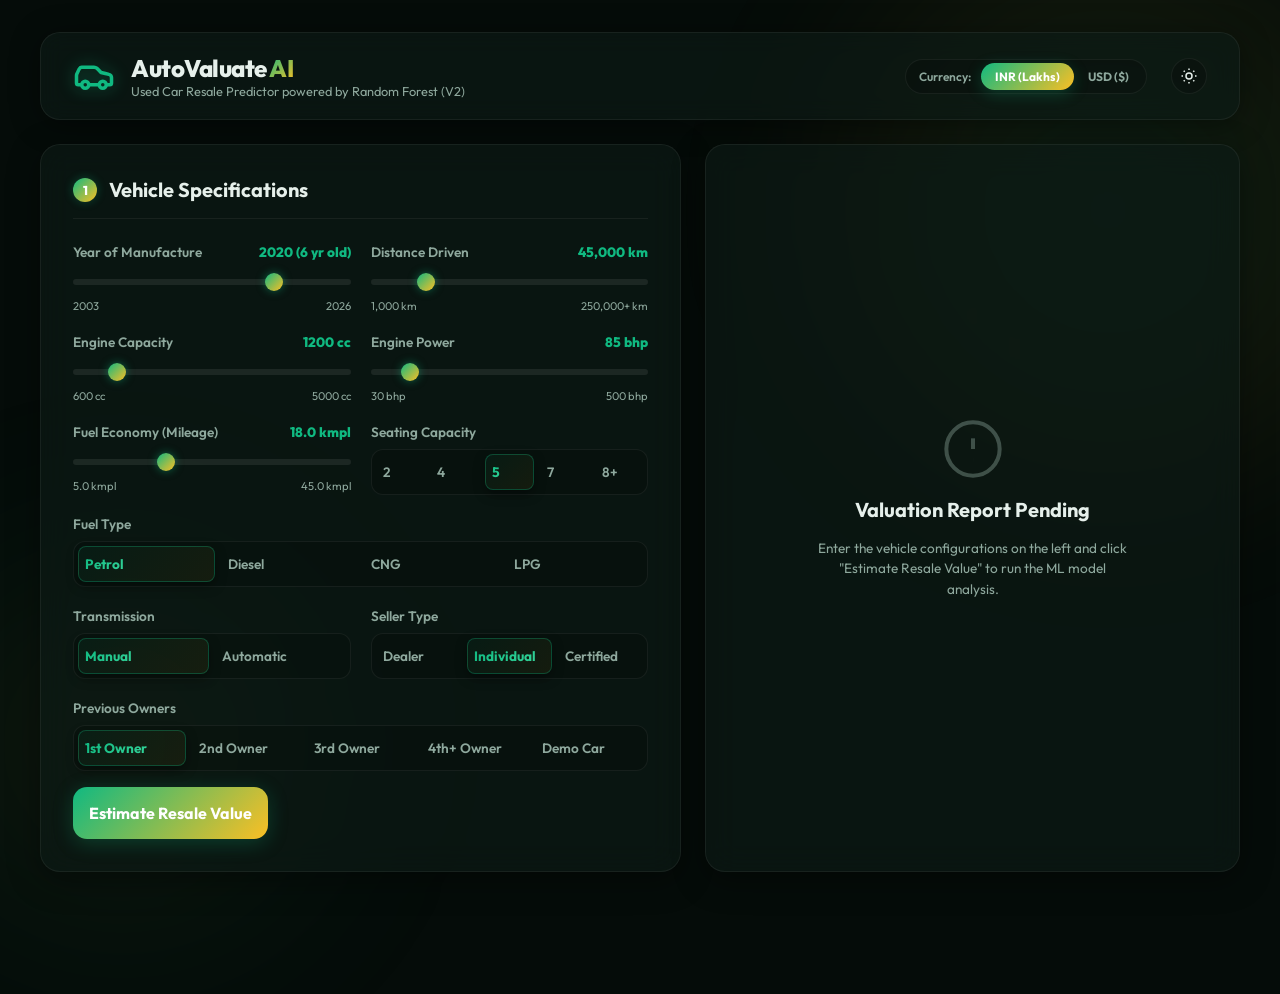
==== car-value-predictor/src/web/index.html @ 3d4c7245 "Add Used Car Value Predictor V2 project and update README" ====
<!DOCTYPE html>
<html lang="en" data-theme="dark">
<head>
    <meta charset="UTF-8">
    <meta name="viewport" content="width=device-width, initial-scale=1.0">
    <title>AutoValuate AI | Premium Car Resale Value Predictor</title>
    <!-- Google Fonts -->
    <link rel="preconnect" href="https://fonts.googleapis.com">
    <link rel="preconnect" href="https://fonts.gstatic.com" crossorigin>
    <link href="https://fonts.googleapis.com/css2?family=Outfit:wght@300;400;500;600;700;800&display=swap" rel="stylesheet">
    <!-- Main Stylesheet -->
    <link rel="stylesheet" href="style.css">
</head>
<body>
    <div class="glow-bg"></div>
    <div class="app-container">
        <!-- Header -->
        <header class="app-header">
            <div class="logo-area">
                <svg class="logo-icon" viewBox="0 0 24 24" fill="none" stroke="currentColor" stroke-width="2">
                    <path d="M19 17h2c.6 0 1-.4 1-1v-3c0-.9-.7-1.7-1.5-1.9C18.7 10.6 16 10 16 10s-1.3-1.4-2.2-2.3c-.5-.4-1.1-.7-1.8-.7H5c-.6 0-1.1.4-1.4.9l-1.4 2.9A3.7 3.7 0 0 0 2 12v4c0 .6.4 1 1 1h2" />
                    <circle cx="7" cy="17" r="2" />
                    <path d="M9 17h6" />
                    <circle cx="17" cy="17" r="2" />
                </svg>
                <div class="brand">
                    <h1>AutoValuate <span class="accent-text">AI</span></h1>
                    <p class="tagline">Used Car Resale Predictor powered by Random Forest (V2)</p>
                </div>
            </div>
            <div class="controls-area">
                <div class="currency-selector">
                    <span class="currency-label">Currency:</span>
                    <button class="btn-toggle active" id="currency-inr" data-currency="INR">INR (Lakhs)</button>
                    <button class="btn-toggle" id="currency-usd" data-currency="USD">USD ($)</button>
                </div>
                <button class="theme-toggle-btn" id="theme-toggle" aria-label="Toggle Theme">
                    <!-- Sun Icon -->
                    <svg class="sun-icon" viewBox="0 0 24 24" fill="none" stroke="currentColor" stroke-width="2">
                        <circle cx="12" cy="12" r="4" />
                        <path d="M12 2v2M12 20v2M4.93 4.93l1.41 1.41M17.66 17.66l1.41 1.41M2 12h2M20 12h2M6.34 17.66l-1.41 1.41M19.07 4.93l-1.41 1.41" />
                    </svg>
                </button>
            </div>
        </header>

        <!-- Main Content -->
        <main class="app-main">
            <!-- Left Panel: Input Form -->
            <section class="panel form-panel">
                <div class="panel-header">
                    <span class="badge">1</span>
                    <h2>Vehicle Specifications</h2>
                </div>
                <form id="predictor-form">
                    <div class="form-grid">
                        <!-- Year of Manufacture Slider -->
                        <div class="form-group">
                            <label for="year">
                                <span>Year of Manufacture</span>
                                <span class="value-display" id="year_val">2020</span>
                            </label>
                            <div class="slider-container">
                                <input type="range" id="year" name="year" min="2003" max="2026" step="1" value="2020">
                                <div class="slider-labels">
                                    <span>2003</span>
                                    <span>2026</span>
                                </div>
                            </div>
                        </div>

                        <!-- Kilometers Driven Slider -->
                        <div class="form-group">
                            <label for="kms_driven">
                                <span>Distance Driven</span>
                                <span class="value-display" id="kms_driven_val">45,000 km</span>
                            </label>
                            <div class="slider-container">
                                <input type="range" id="kms_driven" name="kms_driven" min="1000" max="250000" step="500" value="45000">
                                <div class="slider-labels">
                                    <span>1,000 km</span>
                                    <span>250,000+ km</span>
                                </div>
                            </div>
                        </div>

                        <!-- Engine CC Slider -->
                        <div class="form-group">
                            <label for="engine">
                                <span>Engine Capacity</span>
                                <span class="value-display" id="engine_val">1200 cc</span>
                            </label>
                            <div class="slider-container">
                                <input type="range" id="engine" name="engine" min="600" max="5000" step="50" value="1200">
                                <div class="slider-labels">
                                    <span>600 cc</span>
                                    <span>5000 cc</span>
                                </div>
                            </div>
                        </div>

                        <!-- Max Power BHP Slider -->
                        <div class="form-group">
                            <label for="max_power">
                                <span>Engine Power</span>
                                <span class="value-display" id="max_power_val">85 bhp</span>
                            </label>
                            <div class="slider-container">
                                <input type="range" id="max_power" name="max_power" min="30" max="500" step="5" value="85">
                                <div class="slider-labels">
                                    <span>30 bhp</span>
                                    <span>500 bhp</span>
                                </div>
                            </div>
                        </div>

                        <!-- Mileage KMPL Slider -->
                        <div class="form-group">
                            <label for="mileage">
                                <span>Fuel Economy (Mileage)</span>
                                <span class="value-display" id="mileage_val">18.0 kmpl</span>
                            </label>
                            <div class="slider-container">
                                <input type="range" id="mileage" name="mileage" min="5" max="45" step="0.5" value="18.0">
                                <div class="slider-labels">
                                    <span>5.0 kmpl</span>
                                    <span>45.0 kmpl</span>
                                </div>
                            </div>
                        </div>

                        <!-- Seating Capacity -->
                        <div class="form-group">
                            <label>Seating Capacity</label>
                            <div class="radio-group" id="seats-group">
                                <input type="radio" id="seats-2" name="seats" value="2">
                                <label for="seats-2" class="radio-card"><span>2</span></label>
                                
                                <input type="radio" id="seats-4" name="seats" value="4">
                                <label for="seats-4" class="radio-card"><span>4</span></label>
                                
                                <input type="radio" id="seats-5" name="seats" value="5" checked>
                                <label for="seats-5" class="radio-card"><span>5</span></label>
                                
                                <input type="radio" id="seats-7" name="seats" value="7">
                                <label for="seats-7" class="radio-card"><span>7</span></label>
                                
                                <input type="radio" id="seats-8" name="seats" value="8">
                                <label for="seats-8" class="radio-card"><span>8+</span></label>
                            </div>
                        </div>

                        <!-- Fuel Type Selection -->
                        <div class="form-group full-width">
                            <label>Fuel Type</label>
                            <div class="radio-group">
                                <input type="radio" id="fuel-petrol" name="fuel_type" value="Petrol" checked>
                                <label for="fuel-petrol" class="radio-card"><span>Petrol</span></label>
                                
                                <input type="radio" id="fuel-diesel" name="fuel_type" value="Diesel">
                                <label for="fuel-diesel" class="radio-card"><span>Diesel</span></label>
                                
                                <input type="radio" id="fuel-cng" name="fuel_type" value="CNG">
                                <label for="fuel-cng" class="radio-card"><span>CNG</span></label>
                                
                                <input type="radio" id="fuel-lpg" name="fuel_type" value="LPG">
                                <label for="fuel-lpg" class="radio-card"><span>LPG</span></label>
                            </div>
                        </div>

                        <!-- Transmission Selection -->
                        <div class="form-group">
                            <label>Transmission</label>
                            <div class="radio-group">
                                <input type="radio" id="trans-manual" name="transmission" value="Manual" checked>
                                <label for="trans-manual" class="radio-card"><span>Manual</span></label>
                                
                                <input type="radio" id="trans-auto" name="transmission" value="Automatic">
                                <label for="trans-auto" class="radio-card"><span>Automatic</span></label>
                            </div>
                        </div>

                        <!-- Seller Type Selection -->
                        <div class="form-group">
                            <label>Seller Type</label>
                            <div class="radio-group">
                                <input type="radio" id="seller-dealer" name="seller_type" value="Dealer">
                                <label for="seller-dealer" class="radio-card"><span>Dealer</span></label>
                                
                                <input type="radio" id="seller-indiv" name="seller_type" value="Individual" checked>
                                <label for="seller-indiv" class="radio-card"><span>Individual</span></label>

                                <input type="radio" id="seller-trustmark" name="seller_type" value="Trustmark Dealer">
                                <label for="seller-trustmark" class="radio-card"><span>Certified</span></label>
                            </div>
                        </div>

                        <!-- Previous Owners Selection -->
                        <div class="form-group full-width">
                            <label>Previous Owners</label>
                            <div class="radio-group">
                                <input type="radio" id="owner-0" name="owner" value="First Owner" checked>
                                <label for="owner-0" class="radio-card"><span>1st Owner</span></label>
                                
                                <input type="radio" id="owner-1" name="owner" value="Second Owner">
                                <label for="owner-1" class="radio-card"><span>2nd Owner</span></label>
                                
                                <input type="radio" id="owner-2" name="owner" value="Third Owner">
                                <label for="owner-2" class="radio-card"><span>3rd Owner</span></label>
                                
                                <input type="radio" id="owner-3" name="owner" value="Fourth & Above Owner">
                                <label for="owner-3" class="radio-card"><span>4th+ Owner</span></label>

                                <input type="radio" id="owner-td" name="owner" value="Test Drive Car">
                                <label for="owner-td" class="radio-card"><span>Demo Car</span></label>
                            </div>
                        </div>
                    </div>

                    <button type="submit" class="btn-primary" id="btn-predict">
                        <span class="btn-text">Estimate Resale Value</span>
                        <div class="btn-loader">
                            <div class="spinner"></div>
                        </div>
                    </button>
                </form>
            </section>

            <!-- Right Panel: Results & Analytics -->
            <section class="panel results-panel" id="results-panel">
                <!-- Placeholder when no result is loaded -->
                <div class="results-placeholder" id="results-placeholder">
                    <svg class="placeholder-icon" viewBox="0 0 24 24" fill="none" stroke="currentColor" stroke-width="1.5">
                        <circle cx="12" cy="12" r="10" />
                        <line x1="12" y1="8" x2="12" y2="12" />
                        <line x1="12" y1="16" x2="12.01" y2="16" />
                    </svg>
                    <h3>Valuation Report Pending</h3>
                    <p>Enter the vehicle configurations on the left and click "Estimate Resale Value" to run the ML model analysis.</p>
                </div>

                <!-- Actual Results Section (Hidden initially) -->
                <div class="results-content hide" id="results-content">
                    <div class="panel-header">
                        <span class="badge">2</span>
                        <h2>Valuation Summary</h2>
                    </div>

                    <div class="valuation-main-card">
                        <div class="valuation-price-area">
                            <p class="valuation-title">Estimated Market Value</p>
                            <h3 class="valuation-price" id="predicted-price-text">--</h3>
                            <p class="valuation-subtext">Estimated age: <span id="car-age-text">0</span> years</p>
                        </div>
                        
                        <!-- Value Retention Circular Progress -->
                        <div class="retention-score-area">
                            <div class="circular-progress-container">
                                <svg class="progress-ring" width="120" height="120">
                                    <circle class="progress-ring-bg" stroke="rgba(255,255,255,0.04)" stroke-width="8" fill="transparent" r="50" cx="60" cy="60"/>
                                    <circle class="progress-ring-bar" id="progress-ring-bar" stroke="url(#emerald-gold-grad)" stroke-width="8" stroke-dasharray="314.16" stroke-dashoffset="314.16" stroke-linecap="round" fill="transparent" r="50" cx="60" cy="60"/>
                                    <defs>
                                        <linearGradient id="emerald-gold-grad" x1="0%" y1="0%" x2="100%" y2="100%">
                                            <stop offset="0%" stop-color="#10b981" />
                                            <stop offset="100%" stop-color="#fbbf24" />
                                        </linearGradient>
                                    </defs>
                                </svg>
                                <div class="progress-ring-text">
                                    <span class="percent-val" id="retention-percent-text">0%</span>
                                    <span class="percent-lbl">Retained</span>
                                </div>
                            </div>
                        </div>
                    </div>

                    <!-- Breakdowns -->
                    <div class="financial-breakdown">
                        <div class="breakdown-item">
                            <div class="breakdown-label">
                                <div class="dot dot-showroom"></div>
                                <span>Est. Original Price</span>
                            </div>
                            <span class="breakdown-value" id="breakdown-original">--</span>
                        </div>
                        <div class="breakdown-item">
                            <div class="breakdown-label">
                                <div class="dot dot-resale"></div>
                                <span>Resale Prediction</span>
                            </div>
                            <span class="breakdown-value text-accent" id="breakdown-predicted">--</span>
                        </div>
                        <div class="breakdown-item">
                            <div class="breakdown-label">
                                <div class="dot dot-depreciation"></div>
                                <span>Est. Total Depreciation</span>
                            </div>
                            <span class="breakdown-value text-danger" id="breakdown-depreciation">--</span>
                        </div>
                    </div>

                    <!-- Valuation Insights -->
                    <div class="insight-card">
                        <div class="insight-header">
                            <svg class="insight-icon" viewBox="0 0 24 24" fill="none" stroke="currentColor" stroke-width="2">
                                <path d="M12 2a10 10 0 1 0 10 10A10 10 0 0 0 12 2zm0 14h.01M12 8v4" />
                            </svg>
                            <h4>Valuation Insight</h4>
                        </div>
                        <p class="insight-desc" id="insight-description-text">--</p>
                    </div>

                    <!-- R2 & ML Model Badge -->
                    <div class="ml-badge-area">
                        <div class="model-badge">
                            <span class="pulse-dot"></span>
                            <span>Model: Random Forest V2 (R² = 98.4%)</span>
                        </div>
                    </div>
                </div>
            </section>
        </main>
    </div>
    
    <script src="app.js"></script>
</body>
</html>
---- car-value-predictor/src/web/style.css ----
/* Reset and Base Styles */
* {
    margin: 0;
    padding: 0;
    box-sizing: border-box;
    font-family: 'Outfit', sans-serif;
}

:root {
    /* Color Tokens (Emerald and Gold Dark Theme Default) */
    --bg-color: #050c09;
    --panel-bg: rgba(13, 27, 22, 0.65);
    --border-color: rgba(255, 255, 255, 0.06);
    --text-primary: #e6f0eb;
    --text-secondary: #8ea89d;
    --accent: #10b981;
    --accent-light: #34d399;
    --accent-cyan: #fbbf24; /* Used for highlight gold */
    --success: #059669;
    --danger: #f43f5e;
    --shadow: rgba(0, 0, 0, 0.4);
    
    /* Layout Tokens */
    --border-radius: 20px;
    --transition: all 0.3s cubic-bezier(0.4, 0, 0.2, 1);
}

[data-theme="light"] {
    /* Color Tokens (Light Sage and Mint Theme) */
    --bg-color: #f1f7f5;
    --panel-bg: rgba(255, 255, 255, 0.8);
    --border-color: rgba(13, 27, 22, 0.07);
    --text-primary: #0d2218;
    --text-secondary: #4b6b5d;
    --accent: #059669;
    --accent-light: #10b981;
    --accent-cyan: #d97706; /* Gold/Darker Amber */
    --success: #047857;
    --danger: #e11d48;
    --shadow: rgba(13, 27, 22, 0.05);
}

body {
    background-color: var(--bg-color);
    color: var(--text-primary);
    min-height: 100vh;
    display: flex;
    justify-content: center;
    align-items: center;
    position: relative;
    overflow-x: hidden;
    transition: background-color 0.5s ease;
    padding: 2rem 1rem;
}

/* Background Glow Effects */
.glow-bg {
    position: absolute;
    width: 600px;
    height: 600px;
    background: radial-gradient(circle, rgba(16, 185, 129, 0.12) 0%, rgba(251, 191, 36, 0.06) 50%, rgba(0,0,0,0) 100%);
    top: -10%;
    right: -10%;
    z-index: 0;
    pointer-events: none;
    filter: blur(80px);
    border-radius: 50%;
}

body::after {
    content: '';
    position: absolute;
    width: 500px;
    height: 500px;
    background: radial-gradient(circle, rgba(251, 191, 36, 0.08) 0%, rgba(16, 185, 129, 0.04) 50%, rgba(0,0,0,0) 100%);
    bottom: -10%;
    left: -10%;
    z-index: 0;
    pointer-events: none;
    filter: blur(80px);
    border-radius: 50%;
}

/* App Container */
.app-container {
    width: 100%;
    max-width: 1200px;
    z-index: 1;
    display: flex;
    flex-direction: column;
    gap: 1.5rem;
}

/* Header styling */
.app-header {
    display: flex;
    justify-content: space-between;
    align-items: center;
    background: var(--panel-bg);
    backdrop-filter: blur(12px);
    border: 1px solid var(--border-color);
    border-radius: 20px;
    padding: 1.25rem 2rem;
    box-shadow: 0 4px 30px var(--shadow);
}

.logo-area {
    display: flex;
    align-items: center;
    gap: 1rem;
}

.logo-icon {
    width: 42px;
    height: 42px;
    stroke: var(--accent);
    filter: drop-shadow(0 0 8px rgba(16, 185, 129, 0.4));
}

.brand h1 {
    font-size: 1.5rem;
    font-weight: 800;
    letter-spacing: -0.5px;
}

.accent-text {
    background: linear-gradient(135deg, var(--accent), var(--accent-cyan));
    -webkit-background-clip: text;
    -webkit-text-fill-color: transparent;
}

.tagline {
    font-size: 0.8rem;
    color: var(--text-secondary);
}

/* Currency and Theme selectors */
.controls-area {
    display: flex;
    align-items: center;
    gap: 1.5rem;
}

.currency-selector {
    display: flex;
    align-items: center;
    background: rgba(0,0,0,0.18);
    border-radius: 30px;
    padding: 3px;
    border: 1px solid var(--border-color);
}

[data-theme="light"] .currency-selector {
    background: rgba(0,0,0,0.03);
}

.currency-label {
    font-size: 0.75rem;
    color: var(--text-secondary);
    padding: 0 10px;
    font-weight: 600;
}

.btn-toggle {
    background: transparent;
    border: none;
    color: var(--text-secondary);
    padding: 6px 14px;
    border-radius: 30px;
    font-size: 0.75rem;
    font-weight: 700;
    cursor: pointer;
    transition: var(--transition);
}

.btn-toggle.active {
    background: linear-gradient(135deg, var(--accent), var(--accent-cyan));
    color: #fff;
    box-shadow: 0 4px 15px rgba(16, 185, 129, 0.25);
}

.theme-toggle-btn {
    background: rgba(0,0,0,0.18);
    border: 1px solid var(--border-color);
    color: var(--text-primary);
    width: 36px;
    height: 36px;
    border-radius: 50%;
    display: flex;
    justify-content: center;
    align-items: center;
    cursor: pointer;
    transition: var(--transition);
}

[data-theme="light"] .theme-toggle-btn {
    background: rgba(0,0,0,0.03);
}

.theme-toggle-btn:hover {
    transform: scale(1.05);
    border-color: var(--accent);
}

.theme-toggle-btn svg {
    width: 18px;
    height: 18px;
}

/* Main Layout Grid */
.app-main {
    display: grid;
    grid-template-columns: 1.2fr 1fr;
    gap: 1.5rem;
}

/* Panel Design */
.panel {
    background: var(--panel-bg);
    backdrop-filter: blur(16px);
    border: 1px solid var(--border-color);
    border-radius: var(--border-radius);
    padding: 2rem;
    box-shadow: 0 8px 32px var(--shadow);
    display: flex;
    flex-direction: column;
    gap: 1.5rem;
}

.panel-header {
    display: flex;
    align-items: center;
    gap: 0.75rem;
    border-bottom: 1px solid var(--border-color);
    padding-bottom: 1rem;
}

.badge {
    background: linear-gradient(135deg, var(--accent), var(--accent-cyan));
    color: #fff;
    font-size: 0.8rem;
    font-weight: 800;
    width: 24px;
    height: 24px;
    border-radius: 50%;
    display: flex;
    align-items: center;
    justify-content: center;
    box-shadow: 0 0 10px rgba(16, 185, 129, 0.3);
}

.panel-header h2 {
    font-size: 1.25rem;
    font-weight: 700;
}

/* Form Styles */
.form-grid {
    display: grid;
    grid-template-columns: 1fr 1fr;
    gap: 1.25rem;
}

.form-group.full-width {
    grid-column: span 2;
}

.form-group {
    display: flex;
    flex-direction: column;
    gap: 0.5rem;
}

.form-group label {
    font-size: 0.85rem;
    font-weight: 600;
    color: var(--text-secondary);
    display: flex;
    justify-content: space-between;
}

.value-display {
    color: var(--accent);
    font-weight: 800;
}

/* Custom Slider Styling */
.slider-container {
    display: flex;
    flex-direction: column;
    gap: 0.25rem;
}

input[type="range"] {
    -webkit-appearance: none;
    appearance: none;
    width: 100%;
    height: 6px;
    border-radius: 5px;
    background: rgba(255, 255, 255, 0.08);
    outline: none;
    margin: 10px 0;
    transition: var(--transition);
}

[data-theme="light"] input[type="range"] {
    background: rgba(0, 0, 0, 0.08);
}

input[type="range"]::-webkit-slider-thumb {
    -webkit-appearance: none;
    appearance: none;
    width: 18px;
    height: 18px;
    border-radius: 50%;
    background: linear-gradient(135deg, var(--accent), var(--accent-cyan));
    cursor: pointer;
    box-shadow: 0 0 8px rgba(16, 185, 129, 0.5);
    transition: var(--transition);
}

input[type="range"]::-webkit-slider-thumb:hover {
    transform: scale(1.2);
    box-shadow: 0 0 15px rgba(251, 191, 36, 0.8);
}

.slider-labels {
    display: flex;
    justify-content: space-between;
    font-size: 0.7rem;
    color: var(--text-secondary);
}

/* Custom Segmented Radios */
.radio-group {
    display: flex;
    gap: 6px;
    background: rgba(0, 0, 0, 0.15);
    padding: 4px;
    border-radius: 12px;
    border: 1px solid var(--border-color);
}

[data-theme="light"] .radio-group {
    background: rgba(0, 0, 0, 0.03);
}

.radio-group input[type="radio"] {
    display: none;
}

.radio-card {
    flex: 1;
    display: flex;
    align-items: center;
    justify-content: center;
    padding: 8px 6px;
    border-radius: 8px;
    cursor: pointer;
    font-size: 0.75rem;
    font-weight: 600;
    text-align: center;
    color: var(--text-secondary);
    transition: var(--transition);
    border: 1px solid transparent;
}

.radio-group input[type="radio"]:checked + .radio-card {
    background: var(--panel-bg);
    color: var(--text-primary);
    border-color: var(--border-color);
    box-shadow: 0 4px 12px var(--shadow);
    background: linear-gradient(135deg, rgba(16, 185, 129, 0.06), rgba(251, 191, 36, 0.06));
    border: 1px solid rgba(16, 185, 129, 0.3);
}

.radio-group input[type="radio"]:checked + .radio-card span {
    background: linear-gradient(135deg, var(--accent), var(--accent-light));
    -webkit-background-clip: text;
    -webkit-text-fill-color: transparent;
    font-weight: 700;
}

/* Premium Primary Button */
.btn-primary {
    background: linear-gradient(135deg, var(--accent), var(--accent-cyan));
    color: #fff;
    border: none;
    border-radius: 14px;
    padding: 1rem;
    font-size: 1rem;
    font-weight: 700;
    cursor: pointer;
    transition: var(--transition);
    position: relative;
    overflow: hidden;
    margin-top: 1rem;
    box-shadow: 0 4px 20px rgba(16, 185, 129, 0.25);
}

.btn-primary::before {
    content: '';
    position: absolute;
    top: 0;
    left: -100%;
    width: 100%;
    height: 100%;
    background: linear-gradient(90deg, transparent, rgba(255, 255, 255, 0.2), transparent);
    transition: 0.5s;
}

.btn-primary:hover {
    transform: translateY(-2px);
    box-shadow: 0 6px 25px rgba(251, 191, 36, 0.35);
}

.btn-primary:hover::before {
    left: 100%;
}

.btn-primary:active {
    transform: translateY(1px);
}

/* Button Loading State */
.btn-text {
    transition: var(--transition);
}

.btn-loader {
    position: absolute;
    top: 50%;
    left: 50%;
    transform: translate(-50%, -50%);
    opacity: 0;
    pointer-events: none;
    transition: var(--transition);
}

.spinner {
    width: 24px;
    height: 24px;
    border: 3px solid rgba(255, 255, 255, 0.3);
    border-top-color: #fff;
    border-radius: 50%;
    animation: spin 0.8s linear infinite;
}

.btn-primary.loading .btn-text {
    opacity: 0;
}

.btn-primary.loading .btn-loader {
    opacity: 1;
}

@keyframes spin {
    to { transform: rotate(360deg); }
}

/* Results Panel Styling */
.results-panel {
    position: relative;
    min-height: 520px;
    justify-content: center;
}

.results-placeholder {
    display: flex;
    flex-direction: column;
    align-items: center;
    text-align: center;
    gap: 1rem;
    max-width: 320px;
    margin: auto;
}

.placeholder-icon {
    width: 64px;
    height: 64px;
    stroke: var(--text-secondary);
    opacity: 0.4;
    animation: pulse 2s infinite ease-in-out;
}

@keyframes pulse {
    0%, 100% { opacity: 0.4; transform: scale(1); }
    50% { opacity: 0.8; transform: scale(1.05); }
}

.results-placeholder h3 {
    font-size: 1.25rem;
    font-weight: 700;
    color: var(--text-primary);
}

.results-placeholder p {
    font-size: 0.85rem;
    color: var(--text-secondary);
    line-height: 1.5;
}

/* Results Content */
.results-content {
    display: flex;
    flex-direction: column;
    gap: 1.5rem;
    animation: slideUp 0.6s cubic-bezier(0.16, 1, 0.3, 1) forwards;
}

.results-content.hide {
    display: none;
}

@keyframes slideUp {
    from {
        opacity: 0;
        transform: translateY(20px);
    }
    to {
        opacity: 1;
        transform: translateY(0);
    }
}

/* Valuation Card styling */
.valuation-main-card {
    background: rgba(0, 0, 0, 0.2);
    border: 1px solid var(--border-color);
    border-radius: 16px;
    padding: 1.5rem;
    display: flex;
    justify-content: space-between;
    align-items: center;
    gap: 1rem;
}

[data-theme="light"] .valuation-main-card {
    background: rgba(0, 0, 0, 0.02);
}

.valuation-price-area {
    display: flex;
    flex-direction: column;
    gap: 0.25rem;
}

.valuation-title {
    font-size: 0.8rem;
    font-weight: 600;
    text-transform: uppercase;
    letter-spacing: 1px;
    color: var(--text-secondary);
}

.valuation-price {
    font-size: 2.25rem;
    font-weight: 800;
    color: var(--text-primary);
}

.valuation-subtext {
    font-size: 0.8rem;
    color: var(--text-secondary);
}

/* Circular progress ring */
.circular-progress-container {
    position: relative;
    width: 120px;
    height: 120px;
}

.progress-ring-bar {
    transform: rotate(-90deg);
    transform-origin: 50% 50%;
    transition: stroke-dashoffset 0.8s cubic-bezier(0.16, 1, 0.3, 1);
}

.progress-ring-text {
    position: absolute;
    top: 50%;
    left: 50%;
    transform: translate(-50%, -50%);
    display: flex;
    flex-direction: column;
    align-items: center;
    justify-content: center;
}

.percent-val {
    font-size: 1.4rem;
    font-weight: 800;
    background: linear-gradient(135deg, var(--accent), var(--accent-cyan));
    -webkit-background-clip: text;
    -webkit-text-fill-color: transparent;
}

.percent-lbl {
    font-size: 0.65rem;
    color: var(--text-secondary);
    text-transform: uppercase;
    font-weight: 700;
    letter-spacing: 0.5px;
}

/* Financial Breakdown */
.financial-breakdown {
    display: flex;
    flex-direction: column;
    gap: 0.75rem;
}

.breakdown-item {
    display: flex;
    justify-content: space-between;
    align-items: center;
    padding: 0.75rem 1rem;
    background: rgba(255, 255, 255, 0.01);
    border: 1px solid var(--border-color);
    border-radius: 12px;
}

[data-theme="light"] .breakdown-item {
    background: rgba(0, 0, 0, 0.01);
}

.breakdown-label {
    display: flex;
    align-items: center;
    gap: 0.75rem;
    font-size: 0.85rem;
    font-weight: 500;
}

.dot {
    width: 10px;
    height: 10px;
    border-radius: 50%;
}

.dot-showroom { background-color: var(--text-secondary); }
.dot-resale { background-color: var(--accent); }
.dot-depreciation { background-color: var(--danger); }

.breakdown-value {
    font-size: 0.9rem;
    font-weight: 700;
}

.text-accent {
    color: var(--accent);
}

.text-danger {
    color: var(--danger);
}

/* Insight Card */
.insight-card {
    background: rgba(16, 185, 129, 0.04);
    border: 1px solid rgba(16, 185, 129, 0.12);
    border-radius: 14px;
    padding: 1rem;
    display: flex;
    flex-direction: column;
    gap: 0.5rem;
}

.insight-header {
    display: flex;
    align-items: center;
    gap: 0.5rem;
    color: var(--accent);
}

.insight-icon {
    width: 18px;
    height: 18px;
}

.insight-header h4 {
    font-size: 0.85rem;
    font-weight: 700;
}

.insight-desc {
    font-size: 0.8rem;
    color: var(--text-secondary);
    line-height: 1.5;
}

/* ML Badge Area */
.ml-badge-area {
    margin-top: auto;
    display: flex;
    justify-content: center;
}

.model-badge {
    display: flex;
    align-items: center;
    gap: 0.5rem;
    background: rgba(0, 0, 0, 0.2);
    padding: 6px 12px;
    border-radius: 30px;
    border: 1px solid var(--border-color);
    font-size: 0.7rem;
    color: var(--text-secondary);
    font-weight: 600;
}

.pulse-dot {
    width: 6px;
    height: 6px;
    border-radius: 50%;
    background-color: var(--accent);
    box-shadow: 0 0 8px var(--accent);
    animation: blink 1.5s infinite;
}

@keyframes blink {
    0%, 100% { opacity: 0.5; }
    50% { opacity: 1; }
}

/* Responsive Layout */
@media (max-width: 900px) {
    .app-main {
        grid-template-columns: 1fr;
    }
    
    body {
        padding: 1rem;
    }
}

@media (max-width: 600px) {
    .form-grid {
        grid-template-columns: 1fr;
    }
    .form-group.full-width {
        grid-column: span 1;
    }
    
    .app-header {
        flex-direction: column;
        gap: 1rem;
        align-items: flex-start;
    }
    
    .controls-area {
        width: 100%;
        justify-content: space-between;
    }
}
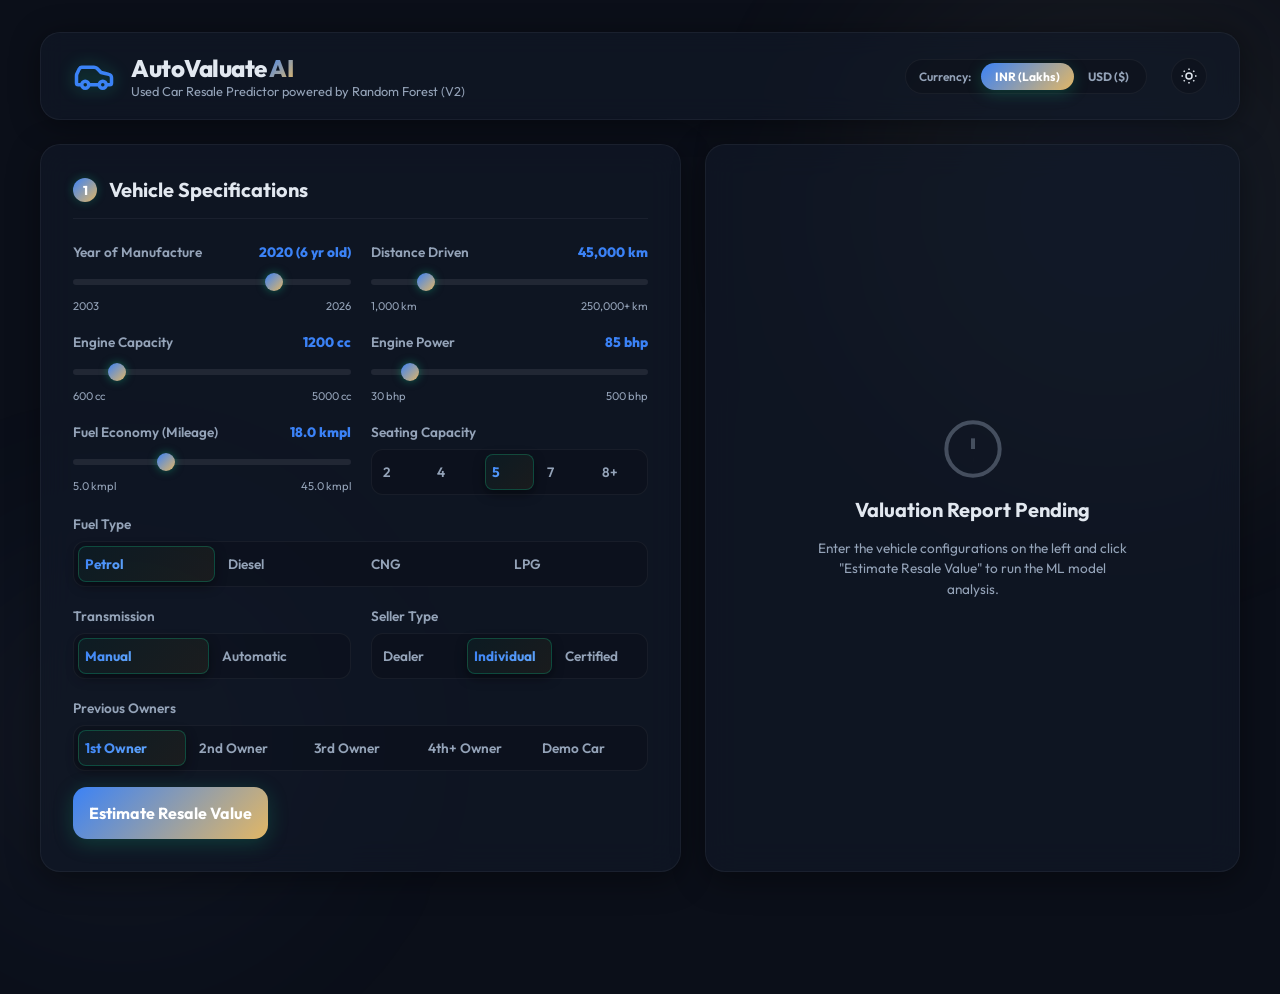
==== commit 442e73c5: "Update car-value-predictor to classy Navy & Champagne Gold theme" ====
--- a/car-value-predictor/src/web/index.html
+++ b/car-value-predictor/src/web/index.html
@@ -258,11 +258,11 @@
                             <div class="circular-progress-container">
                                 <svg class="progress-ring" width="120" height="120">
                                     <circle class="progress-ring-bg" stroke="rgba(255,255,255,0.04)" stroke-width="8" fill="transparent" r="50" cx="60" cy="60"/>
-                                    <circle class="progress-ring-bar" id="progress-ring-bar" stroke="url(#emerald-gold-grad)" stroke-width="8" stroke-dasharray="314.16" stroke-dashoffset="314.16" stroke-linecap="round" fill="transparent" r="50" cx="60" cy="60"/>
+                                    <circle class="progress-ring-bar" id="progress-ring-bar" stroke="url(#navy-gold-grad)" stroke-width="8" stroke-dasharray="314.16" stroke-dashoffset="314.16" stroke-linecap="round" fill="transparent" r="50" cx="60" cy="60"/>
                                     <defs>
-                                        <linearGradient id="emerald-gold-grad" x1="0%" y1="0%" x2="100%" y2="100%">
-                                            <stop offset="0%" stop-color="#10b981" />
-                                            <stop offset="100%" stop-color="#fbbf24" />
+                                        <linearGradient id="navy-gold-grad" x1="0%" y1="0%" x2="100%" y2="100%">
+                                            <stop offset="0%" stop-color="#3b82f6" />
+                                            <stop offset="100%" stop-color="#e2b765" />
                                         </linearGradient>
                                     </defs>
                                 </svg>
--- a/car-value-predictor/src/web/style.css
+++ b/car-value-predictor/src/web/style.css
@@ -7,17 +7,17 @@
 }
 
 :root {
-    /* Color Tokens (Emerald and Gold Dark Theme Default) */
-    --bg-color: #050c09;
-    --panel-bg: rgba(13, 27, 22, 0.65);
-    --border-color: rgba(255, 255, 255, 0.06);
-    --text-primary: #e6f0eb;
-    --text-secondary: #8ea89d;
-    --accent: #10b981;
-    --accent-light: #34d399;
-    --accent-cyan: #fbbf24; /* Used for highlight gold */
-    --success: #059669;
-    --danger: #f43f5e;
+    /* Color Tokens (Classy Navy & Champagne Gold Dark Theme) */
+    --bg-color: #0b0f19;
+    --panel-bg: rgba(18, 25, 41, 0.65);
+    --border-color: rgba(255, 255, 255, 0.05);
+    --text-primary: #e2e8f0;
+    --text-secondary: #94a3b8;
+    --accent: #3b82f6; /* Steel Blue */
+    --accent-light: #60a5fa;
+    --accent-cyan: #e2b765; /* Muted Gold / Champagne */
+    --success: #10b981;
+    --danger: #ef4444;
     --shadow: rgba(0, 0, 0, 0.4);
     
     /* Layout Tokens */
@@ -26,18 +26,18 @@
 }
 
 [data-theme="light"] {
-    /* Color Tokens (Light Sage and Mint Theme) */
-    --bg-color: #f1f7f5;
+    /* Color Tokens (Light Ice and Gold Theme) */
+    --bg-color: #f4f6fa;
     --panel-bg: rgba(255, 255, 255, 0.8);
-    --border-color: rgba(13, 27, 22, 0.07);
-    --text-primary: #0d2218;
-    --text-secondary: #4b6b5d;
-    --accent: #059669;
-    --accent-light: #10b981;
-    --accent-cyan: #d97706; /* Gold/Darker Amber */
-    --success: #047857;
-    --danger: #e11d48;
-    --shadow: rgba(13, 27, 22, 0.05);
+    --border-color: rgba(15, 23, 42, 0.06);
+    --text-primary: #0f172a;
+    --text-secondary: #475569;
+    --accent: #2563eb;
+    --accent-light: #3b82f6;
+    --accent-cyan: #b45309; /* Dark Amber / Gold */
+    --success: #059669;
+    --danger: #dc2626;
+    --shadow: rgba(15, 23, 42, 0.04);
 }
 
 body {
@@ -58,7 +58,7 @@
     position: absolute;
     width: 600px;
     height: 600px;
-    background: radial-gradient(circle, rgba(16, 185, 129, 0.12) 0%, rgba(251, 191, 36, 0.06) 50%, rgba(0,0,0,0) 100%);
+    background: radial-gradient(circle, rgba(59, 130, 246, 0.1) 0%, rgba(226, 183, 101, 0.05) 50%, rgba(0,0,0,0) 100%);
     top: -10%;
     right: -10%;
     z-index: 0;
@@ -72,7 +72,7 @@
     position: absolute;
     width: 500px;
     height: 500px;
-    background: radial-gradient(circle, rgba(251, 191, 36, 0.08) 0%, rgba(16, 185, 129, 0.04) 50%, rgba(0,0,0,0) 100%);
+    background: radial-gradient(circle, rgba(226, 183, 101, 0.06) 0%, rgba(59, 130, 246, 0.03) 50%, rgba(0,0,0,0) 100%);
     bottom: -10%;
     left: -10%;
     z-index: 0;
